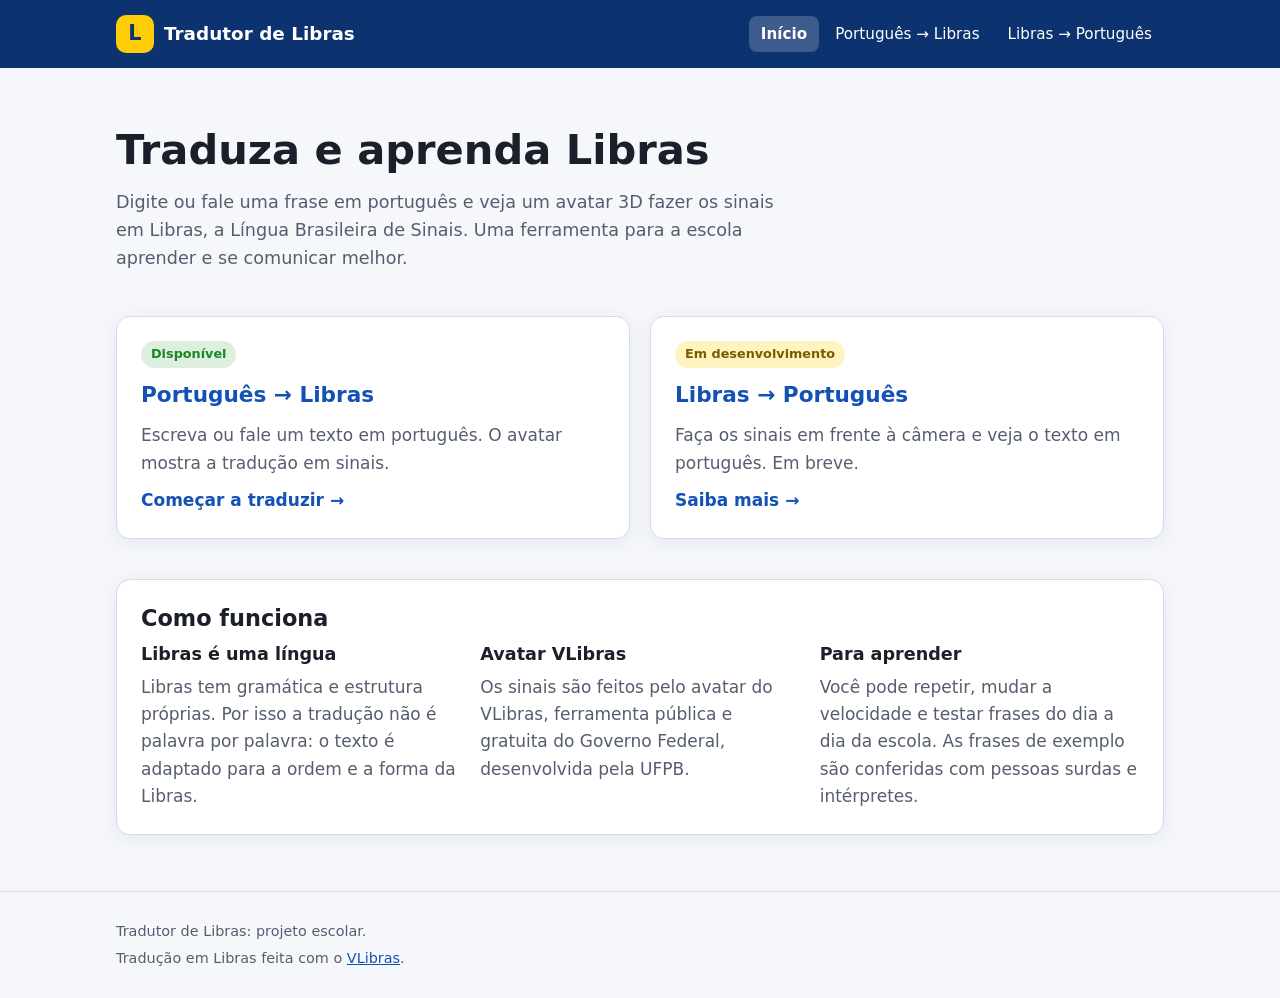
==== html/index.html @ 2c07ff29 "v.1 tradutor de libras" ====
<!DOCTYPE html>
<html lang="pt-BR">
<head>
  <meta charset="UTF-8">
  <meta name="viewport" content="width=device-width, initial-scale=1.0">
  <title>Tradutor de Libras</title>
  <meta name="description" content="Tradutor online de Português para Libras, feito para ajudar alunos a traduzir e aprender a Língua Brasileira de Sinais.">

  <!-- Estilos: comuns a todas as páginas -->
  <link rel="stylesheet" href="/css/base.css">
  <link rel="stylesheet" href="/css/layout.css">
  <link rel="stylesheet" href="/css/componentes.css">
  <!-- Estilos: só desta página -->
  <link rel="stylesheet" href="/css/paginas/inicio.css">
</head>
<body>
  <a class="pular" href="#conteudo">Pular para o conteúdo</a>

  <!-- ===================== CABEÇALHO ===================== -->
  <header class="topo">
    <div class="container">
      <a class="marca" href="/">
        <span class="marca-icone" aria-hidden="true">L</span>
        Tradutor de Libras
      </a>
      <nav class="menu" aria-label="Menu principal">
        <a href="/" aria-current="page">Início</a>
        <a href="/portugues-libras">Português → Libras</a>
        <a href="/libras-portugues">Libras → Português</a>
      </nav>
    </div>
  </header>

  <!-- ===================== CONTEÚDO ===================== -->
  <main id="conteudo">
    <div class="container">

      <!-- Apresentação -->
      <section class="hero">
        <h1>Traduza e aprenda Libras</h1>
        <p class="subtitulo">
          Digite ou fale uma frase em português e veja um avatar 3D fazer os sinais
          em Libras, a Língua Brasileira de Sinais. Uma ferramenta para a escola
          aprender e se comunicar melhor.
        </p>
      </section>

      <!-- Os dois caminhos de tradução -->
      <section aria-labelledby="titulo-caminhos">
        <h2 id="titulo-caminhos" class="sr-only">Escolha a direção da tradução</h2>
        <div class="caminhos">
          <a class="cartao caminho" href="/portugues-libras">
            <span class="selo">Disponível</span>
            <span class="caminho__direcao">Português → Libras</span>
            <p class="caminho__descricao">Escreva ou fale um texto em português. O avatar mostra a tradução em sinais.</p>
            <span class="caminho__acao">Começar a traduzir →</span>
          </a>

          <a class="cartao caminho" href="/libras-portugues">
            <span class="selo selo--dev">Em desenvolvimento</span>
            <span class="caminho__direcao">Libras → Português</span>
            <p class="caminho__descricao">Faça os sinais em frente à câmera e veja o texto em português. Em breve.</p>
            <span class="caminho__acao">Saiba mais →</span>
          </a>
        </div>
      </section>

      <!-- Como funciona -->
      <section class="cartao" aria-labelledby="titulo-sobre">
        <h2 id="titulo-sobre">Como funciona</h2>
        <div class="info-grade">
          <div>
            <h3>Libras é uma língua</h3>
            <p>
              Libras tem gramática e estrutura próprias. Por isso a tradução não é
              palavra por palavra: o texto é adaptado para a ordem e a forma da Libras.
            </p>
          </div>
          <div>
            <h3>Avatar VLibras</h3>
            <p>
              Os sinais são feitos pelo avatar do VLibras, ferramenta pública e gratuita
              do Governo Federal, desenvolvida pela UFPB.
            </p>
          </div>
          <div>
            <h3>Para aprender</h3>
            <p>
              Você pode repetir, mudar a velocidade e testar frases do dia a dia da escola.
              As frases de exemplo são conferidas com pessoas surdas e intérpretes.
            </p>
          </div>
        </div>
      </section>

    </div>
  </main>

  <!-- ===================== RODAPÉ ===================== -->
  <footer class="rodape">
    <div class="container">
      <p>Tradutor de Libras: projeto escolar.</p>
      <p>Tradução em Libras feita com o <a href="https://www.gov.br/governodigital/pt-br/acessibilidade-e-usuario/vlibras" target="_blank" rel="noopener">VLibras</a>.</p>
    </div>
  </footer>
</body>
</html>
---- css/base.css ----
/* ==========================================================
   base.css
   Variáveis de cor e medida, reset e tipografia.
   Usado por TODAS as páginas. Para mudar a identidade visual
   do site, comece pelas variáveis em :root.
   ========================================================== */

/* ---------- Variáveis (tema claro) ---------- */
:root {
  --azul: #1351b4;
  --azul-escuro: #0c326f;
  --verde: #168821;
  --amarelo: #ffcd07;
  --vermelho: #c62828;

  --fundo: #f5f7fb;
  --cartao: #ffffff;
  --texto: #1b1f29;
  --texto-suave: #555e6f;
  --borda: #d6dbe5;

  --raio: 14px;
  --raio-pequeno: 10px;
  --sombra: 0 4px 18px rgba(12, 50, 111, 0.08);
  --largura-maxima: 1080px;
}

/* ---------- Variáveis (tema escuro) ---------- */
@media (prefers-color-scheme: dark) {
  :root {
    --azul: #5992ed;
    --azul-escuro: #a9c6f5;
    --verde: #4fbf5b;
    --fundo: #12151c;
    --cartao: #1c212b;
    --texto: #eef1f6;
    --texto-suave: #a7b0c0;
    --borda: #2f3644;
    --sombra: 0 4px 18px rgba(0, 0, 0, 0.35);
  }
}

/* ---------- Reset ---------- */
* {
  box-sizing: border-box;
}

html {
  scroll-behavior: smooth;
}

body {
  margin: 0;
  font-family: "Segoe UI", system-ui, -apple-system, sans-serif;
  font-size: 17px;
  line-height: 1.6;
  color: var(--texto);
  background: var(--fundo);
}

/* ---------- Tipografia ---------- */
h1,
h2,
h3 {
  line-height: 1.25;
  color: var(--texto);
}

h1 {
  font-size: clamp(1.8rem, 4vw, 2.6rem);
  margin: 0 0 12px;
}

h2 {
  font-size: 1.4rem;
  margin: 0 0 12px;
}

h3 {
  font-size: 1.1rem;
  margin: 0 0 8px;
}

a {
  color: var(--azul);
}

/* ---------- Acessibilidade ---------- */
:focus-visible {
  outline: 3px solid var(--amarelo);
  outline-offset: 2px;
}

/* Esconde visualmente, mas leitores de tela continuam lendo */
.sr-only {
  position: absolute;
  width: 1px;
  height: 1px;
  overflow: hidden;
  clip: rect(0 0 0 0);
  white-space: nowrap;
}

/* Link "Pular para o conteúdo" (aparece ao navegar com Tab) */
.pular {
  position: absolute;
  left: -999px;
  top: 8px;
  z-index: 100;
  padding: 8px 14px;
  border-radius: 8px;
  background: var(--amarelo);
  color: #000;
}

.pular:focus {
  left: 8px;
}
---- css/layout.css ----
/* ==========================================================
   layout.css
   Estrutura comum a todas as páginas:
   container, cabeçalho (topo), área principal e rodapé.
   ========================================================== */

/* ---------- Container central ---------- */
.container {
  width: 100%;
  max-width: var(--largura-maxima);
  margin: 0 auto;
  padding: 0 16px;
}

/* ---------- Cabeçalho ---------- */
.topo {
  background: var(--azul-escuro);
  color: #fff;
}

@media (prefers-color-scheme: dark) {
  .topo {
    background: #0b1a33;
  }
}

.topo .container {
  display: flex;
  flex-wrap: wrap;
  align-items: center;
  justify-content: space-between;
  gap: 16px;
  min-height: 68px;
}

.marca {
  display: flex;
  align-items: center;
  gap: 10px;
  color: #fff;
  font-size: 1.15rem;
  font-weight: 700;
  text-decoration: none;
}

.marca-icone {
  display: grid;
  place-items: center;
  width: 38px;
  height: 38px;
  border-radius: 10px;
  background: var(--amarelo);
  color: #0c326f;
  font-size: 1.3rem;
}

/* ---------- Menu ---------- */
.menu {
  display: flex;
  flex-wrap: wrap;
  gap: 4px;
}

.menu a {
  padding: 6px 12px;
  border-radius: 8px;
  color: #fff;
  font-size: 0.95rem;
  text-decoration: none;
}

.menu a:hover {
  background: rgba(255, 255, 255, 0.12);
}

.menu a[aria-current="page"] {
  background: rgba(255, 255, 255, 0.2);
  font-weight: 600;
}

/* ---------- Área principal ---------- */
main {
  padding: 32px 0 56px;
}

.subtitulo {
  max-width: 680px;
  margin: 0 0 28px;
  color: var(--texto-suave);
  font-size: 1.1rem;
}

/* ---------- Rodapé ---------- */
.rodape {
  padding: 24px 0;
  border-top: 1px solid var(--borda);
  color: var(--texto-suave);
  font-size: 0.9rem;
}

.rodape p {
  margin: 4px 0;
}
---- css/componentes.css ----
/* ==========================================================
   componentes.css
   Peças reutilizáveis: cartão, selo, botões, chips,
   campo de texto, mensagens de status e dica.
   ========================================================== */

/* ---------- Cartão ---------- */
.cartao {
  padding: 24px;
  border: 1px solid var(--borda);
  border-radius: var(--raio);
  background: var(--cartao);
  box-shadow: var(--sombra);
}

/* ---------- Selo (etiqueta pequena) ---------- */
.selo {
  display: inline-block;
  align-self: flex-start;
  padding: 3px 10px;
  border-radius: 999px;
  background: rgba(22, 136, 33, 0.14);
  color: var(--verde);
  font-size: 0.8rem;
  font-weight: 700;
}

.selo--dev {
  background: rgba(255, 205, 7, 0.25);
  color: #7a5c00;
}

@media (prefers-color-scheme: dark) {
  .selo--dev {
    color: var(--amarelo);
  }
}

/* ---------- Botões ---------- */
.botoes {
  display: flex;
  flex-wrap: wrap;
  gap: 10px;
}

.botao {
  display: inline-flex;
  align-items: center;
  gap: 8px;
  padding: 11px 20px;
  border: 2px solid var(--azul);
  border-radius: var(--raio-pequeno);
  background: var(--azul);
  color: #fff;
  font: inherit;
  font-weight: 600;
  text-decoration: none;
  cursor: pointer;
}

.botao:hover {
  filter: brightness(1.08);
}

.botao:disabled {
  opacity: 0.55;
  cursor: not-allowed;
}

.botao--secundario {
  background: transparent;
  color: var(--azul);
}

.botao--gravando {
  border-color: var(--vermelho);
  background: var(--vermelho);
  color: #fff;
}

/* ---------- Chips (botões pequenos arredondados) ---------- */
.chips {
  display: flex;
  flex-wrap: wrap;
  gap: 8px;
}

.chip {
  padding: 6px 14px;
  border: 1px solid var(--borda);
  border-radius: 999px;
  background: var(--fundo);
  color: var(--texto);
  font: inherit;
  font-size: 0.92rem;
  cursor: pointer;
}

.chip:hover {
  border-color: var(--azul);
  color: var(--azul);
}

/* ---------- Campo de texto ---------- */
.rotulo {
  display: block;
  margin-bottom: 8px;
  font-weight: 600;
}

.campo-texto {
  width: 100%;
  min-height: 150px;
  padding: 14px;
  border: 2px solid var(--borda);
  border-radius: var(--raio-pequeno);
  background: var(--fundo);
  color: var(--texto);
  font: inherit;
  font-size: 1.1rem;
  resize: vertical;
}

.campo-texto:focus {
  border-color: var(--azul);
  outline: none;
}

/* ---------- Mensagem de status ---------- */
.status {
  min-height: 1.6em;
  margin-top: 14px;
  color: var(--texto-suave);
  font-size: 0.95rem;
}

.status--erro {
  color: var(--vermelho);
}

.status--ok {
  color: var(--verde);
}

/* ---------- Dica ---------- */
.dica {
  margin: 0;
  padding: 12px 14px;
  border-radius: var(--raio-pequeno);
  background: rgba(19, 81, 180, 0.07);
  color: var(--texto-suave);
  font-size: 0.92rem;
}
---- css/paginas/inicio.css ----
/* ==========================================================
   paginas/inicio.css
   Estilos exclusivos da página inicial (html/index.html).
   ========================================================== */

.hero {
  padding: 24px 0 8px;
}

/* ---------- Cartões dos dois caminhos ---------- */
.caminhos {
  display: grid;
  grid-template-columns: repeat(auto-fit, minmax(280px, 1fr));
  gap: 20px;
  margin: 8px 0 40px;
}

.caminho {
  display: flex;
  flex-direction: column;
  gap: 10px;
  color: inherit;
  text-decoration: none;
  transition: transform 0.15s ease, border-color 0.15s ease;
}

.caminho:hover {
  transform: translateY(-3px);
  border-color: var(--azul);
}

.caminho__direcao {
  color: var(--azul);
  font-size: 1.35rem;
  font-weight: 700;
}

.caminho__descricao {
  margin: 0;
  color: var(--texto-suave);
}

.caminho__acao {
  margin-top: auto;
  color: var(--azul);
  font-weight: 600;
}

/* ---------- Seção "Como funciona" ---------- */
.info-grade {
  display: grid;
  grid-template-columns: repeat(auto-fit, minmax(240px, 1fr));
  gap: 20px;
}

.info-grade p {
  margin: 0;
  color: var(--texto-suave);
}
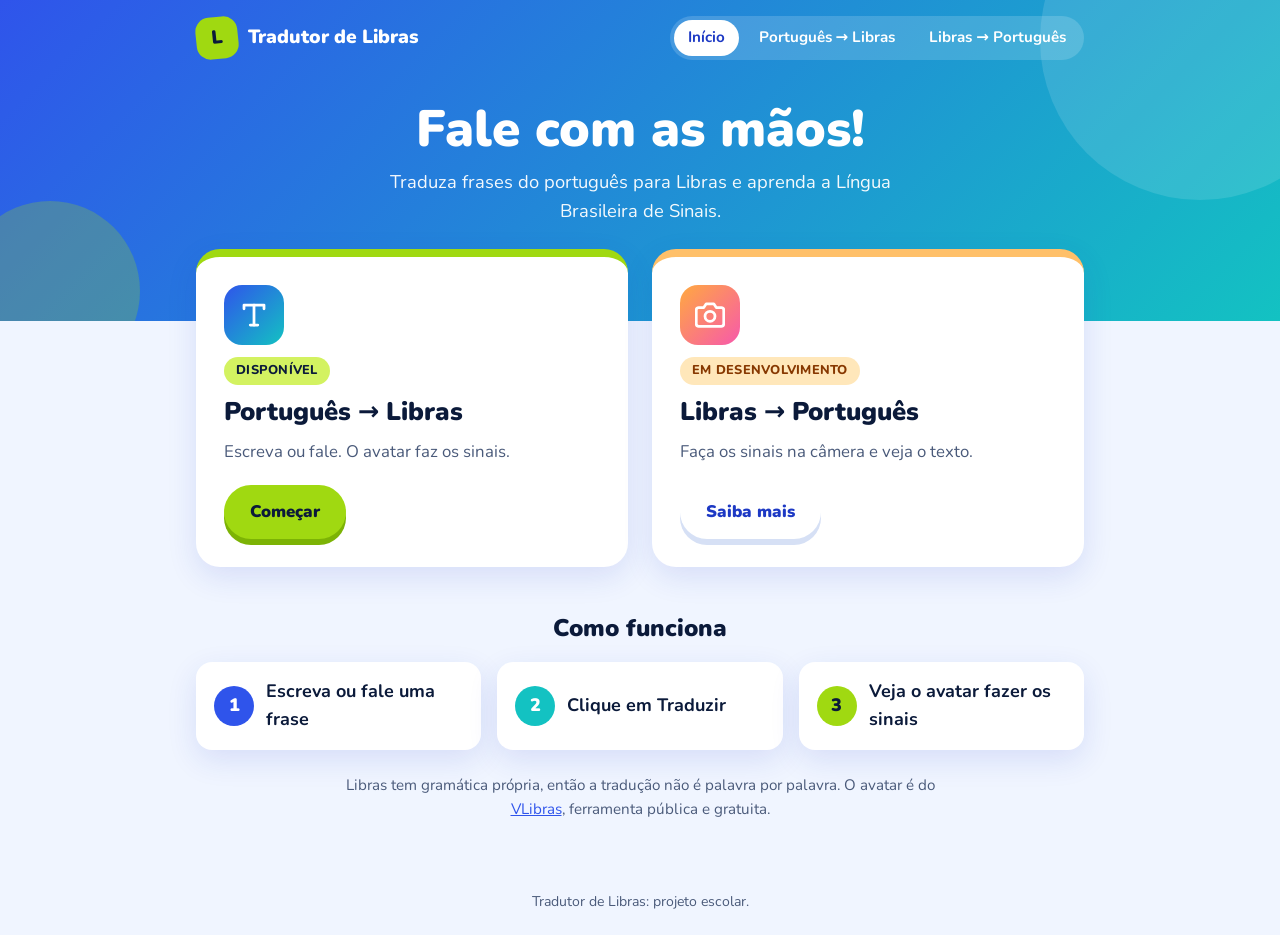
==== commit 5e33f1f7: "atualização de interface e uso" ====
--- a/html/index.html
+++ b/html/index.html
@@ -16,18 +16,23 @@
 <body>
   <a class="pular" href="#conteudo">Pular para o conteúdo</a>
 
-  <!-- ===================== CABEÇALHO ===================== -->
+  <!-- ===================== TOPO ===================== -->
   <header class="topo">
-    <div class="container">
+    <div class="container navegacao">
       <a class="marca" href="/">
-        <span class="marca-icone" aria-hidden="true">L</span>
+        <span class="marca__icone" aria-hidden="true">L</span>
         Tradutor de Libras
       </a>
       <nav class="menu" aria-label="Menu principal">
         <a href="/" aria-current="page">Início</a>
-        <a href="/portugues-libras">Português → Libras</a>
-        <a href="/libras-portugues">Libras → Português</a>
+        <a href="/portugues-libras"><span class="menu__longo">Português → Libras</span><span class="menu__curto">PT → Libras</span></a>
+        <a href="/libras-portugues"><span class="menu__longo">Libras → Português</span><span class="menu__curto">Libras → PT</span></a>
       </nav>
+    </div>
+
+    <div class="container topo__titulo">
+      <h1>Fale com as mãos!</h1>
+      <p>Traduza frases do português para Libras e aprenda a Língua Brasileira de Sinais.</p>
     </div>
   </header>
 
@@ -35,62 +40,50 @@
   <main id="conteudo">
     <div class="container">
 
-      <!-- Apresentação -->
-      <section class="hero">
-        <h1>Traduza e aprenda Libras</h1>
-        <p class="subtitulo">
-          Digite ou fale uma frase em português e veja um avatar 3D fazer os sinais
-          em Libras, a Língua Brasileira de Sinais. Uma ferramenta para a escola
-          aprender e se comunicar melhor.
-        </p>
+      <!-- Os dois caminhos -->
+      <section class="caminhos" aria-label="Escolha a direção da tradução">
+        <a class="cartao caminho" href="/portugues-libras">
+          <span class="caminho__icone" aria-hidden="true">
+            <svg class="icone" viewBox="0 0 24 24"><polyline points="4 7 4 4 20 4 20 7"/><line x1="9" y1="20" x2="15" y2="20"/><line x1="12" y1="4" x2="12" y2="20"/></svg>
+          </span>
+          <span class="selo">Disponível</span>
+          <h2 class="caminho__titulo">Português → Libras</h2>
+          <p class="caminho__texto">Escreva ou fale. O avatar faz os sinais.</p>
+          <span class="botao caminho__botao">Começar</span>
+        </a>
+
+        <a class="cartao caminho caminho--dev" href="/libras-portugues">
+          <span class="caminho__icone" aria-hidden="true">
+            <svg class="icone" viewBox="0 0 24 24"><path d="M23 19a2 2 0 0 1-2 2H3a2 2 0 0 1-2-2V8a2 2 0 0 1 2-2h4l2-3h6l2 3h4a2 2 0 0 1 2 2z"/><circle cx="12" cy="13" r="4"/></svg>
+          </span>
+          <span class="selo selo--dev">Em desenvolvimento</span>
+          <h2 class="caminho__titulo">Libras → Português</h2>
+          <p class="caminho__texto">Faça os sinais na câmera e veja o texto.</p>
+          <span class="botao botao--secundario caminho__botao">Saiba mais</span>
+        </a>
       </section>
 
-      <!-- Os dois caminhos de tradução -->
-      <section aria-labelledby="titulo-caminhos">
-        <h2 id="titulo-caminhos" class="sr-only">Escolha a direção da tradução</h2>
-        <div class="caminhos">
-          <a class="cartao caminho" href="/portugues-libras">
-            <span class="selo">Disponível</span>
-            <span class="caminho__direcao">Português → Libras</span>
-            <p class="caminho__descricao">Escreva ou fale um texto em português. O avatar mostra a tradução em sinais.</p>
-            <span class="caminho__acao">Começar a traduzir →</span>
-          </a>
-
-          <a class="cartao caminho" href="/libras-portugues">
-            <span class="selo selo--dev">Em desenvolvimento</span>
-            <span class="caminho__direcao">Libras → Português</span>
-            <p class="caminho__descricao">Faça os sinais em frente à câmera e veja o texto em português. Em breve.</p>
-            <span class="caminho__acao">Saiba mais →</span>
-          </a>
-        </div>
-      </section>
-
-      <!-- Como funciona -->
-      <section class="cartao" aria-labelledby="titulo-sobre">
-        <h2 id="titulo-sobre">Como funciona</h2>
-        <div class="info-grade">
-          <div>
-            <h3>Libras é uma língua</h3>
-            <p>
-              Libras tem gramática e estrutura próprias. Por isso a tradução não é
-              palavra por palavra: o texto é adaptado para a ordem e a forma da Libras.
-            </p>
-          </div>
-          <div>
-            <h3>Avatar VLibras</h3>
-            <p>
-              Os sinais são feitos pelo avatar do VLibras, ferramenta pública e gratuita
-              do Governo Federal, desenvolvida pela UFPB.
-            </p>
-          </div>
-          <div>
-            <h3>Para aprender</h3>
-            <p>
-              Você pode repetir, mudar a velocidade e testar frases do dia a dia da escola.
-              As frases de exemplo são conferidas com pessoas surdas e intérpretes.
-            </p>
-          </div>
-        </div>
+      <!-- Como funciona, em 3 passos -->
+      <section class="passos" aria-labelledby="titulo-passos">
+        <h2 id="titulo-passos" class="passos__titulo">Como funciona</h2>
+        <ol class="passos__lista">
+          <li class="passo">
+            <span class="passo__numero">1</span>
+            <span>Escreva ou fale uma frase</span>
+          </li>
+          <li class="passo">
+            <span class="passo__numero">2</span>
+            <span>Clique em <strong>Traduzir</strong></span>
+          </li>
+          <li class="passo">
+            <span class="passo__numero">3</span>
+            <span>Veja o avatar fazer os sinais</span>
+          </li>
+        </ol>
+        <p class="passos__nota">
+          Libras tem gramática própria, então a tradução não é palavra por palavra.
+          O avatar é do <a href="https://www.gov.br/governodigital/pt-br/acessibilidade-e-usuario/vlibras" target="_blank" rel="noopener">VLibras</a>, ferramenta pública e gratuita.
+        </p>
       </section>
 
     </div>
@@ -100,7 +93,6 @@
   <footer class="rodape">
     <div class="container">
       <p>Tradutor de Libras: projeto escolar.</p>
-      <p>Tradução em Libras feita com o <a href="https://www.gov.br/governodigital/pt-br/acessibilidade-e-usuario/vlibras" target="_blank" rel="noopener">VLibras</a>.</p>
     </div>
   </footer>
 </body>
--- a/css/base.css
+++ b/css/base.css
@@ -1,43 +1,42 @@
 /* ==========================================================
    base.css
-   Variáveis de cor e medida, reset e tipografia.
-   Usado por TODAS as páginas. Para mudar a identidade visual
-   do site, comece pelas variáveis em :root.
+   Variáveis de cor e medida, reset, tipografia e acessibilidade.
+   Usado por TODAS as páginas.
+   Para mudar as cores do site inteiro, mude só as variáveis.
    ========================================================== */
 
-/* ---------- Variáveis (tema claro) ---------- */
+/* ---------- Fonte (Google Fonts) ---------- */
+@import url("https://fonts.googleapis.com/css2?family=Nunito:wght@400;600;700;800;900&display=swap");
+
+/* ---------- Variáveis ---------- */
 :root {
-  --azul: #1351b4;
-  --azul-escuro: #0c326f;
-  --verde: #168821;
-  --amarelo: #ffcd07;
-  --vermelho: #c62828;
+  color-scheme: light;
 
-  --fundo: #f5f7fb;
+  /* Paleta: azul elétrico + ciano + verde-limão */
+  --azul: #2f54eb;
+  --azul-escuro: #1d39c4;
+  --ciano: #13c2c2;
+  --limao: #a0d911;
+  --limao-claro: #d3f261;
+  --rosa: #f759ab;
+  --vermelho: #e8384f;
+
+  --gradiente: linear-gradient(135deg, var(--azul) 0%, var(--ciano) 100%);
+
+  --fundo: #f0f5ff;
   --cartao: #ffffff;
-  --texto: #1b1f29;
-  --texto-suave: #555e6f;
-  --borda: #d6dbe5;
+  --texto: #0b1a3a;
+  --texto-suave: #4a5a7a;
+  --borda: #d6e0f5;
 
-  --raio: 14px;
-  --raio-pequeno: 10px;
-  --sombra: 0 4px 18px rgba(12, 50, 111, 0.08);
-  --largura-maxima: 1080px;
-}
-
-/* ---------- Variáveis (tema escuro) ---------- */
-@media (prefers-color-scheme: dark) {
-  :root {
-    --azul: #5992ed;
-    --azul-escuro: #a9c6f5;
-    --verde: #4fbf5b;
-    --fundo: #12151c;
-    --cartao: #1c212b;
-    --texto: #eef1f6;
-    --texto-suave: #a7b0c0;
-    --borda: #2f3644;
-    --sombra: 0 4px 18px rgba(0, 0, 0, 0.35);
-  }
+  /* Medidas */
+  --raio: 24px;
+  --raio-medio: 16px;
+  --raio-pilula: 999px;
+  --sombra: 0 10px 30px rgba(29, 57, 196, 0.12);
+  --sombra-forte: 0 14px 40px rgba(29, 57, 196, 0.22);
+  --largura-maxima: 920px;
+  --transicao: 0.18s ease;
 }
 
 /* ---------- Reset ---------- */
@@ -51,34 +50,44 @@
 
 body {
   margin: 0;
-  font-family: "Segoe UI", system-ui, -apple-system, sans-serif;
-  font-size: 17px;
-  line-height: 1.6;
+  min-height: 100vh;
+  display: flex;
+  flex-direction: column;
+  font-family: "Nunito", "Segoe UI", system-ui, sans-serif;
+  font-size: 18px;
+  line-height: 1.55;
   color: var(--texto);
   background: var(--fundo);
+}
+
+button {
+  font: inherit;
+}
+
+/* Garante que o atributo "hidden" sempre esconde, mesmo com display definido no CSS */
+[hidden] {
+  display: none !important;
 }
 
 /* ---------- Tipografia ---------- */
 h1,
 h2,
 h3 {
-  line-height: 1.25;
-  color: var(--texto);
+  margin: 0;
+  line-height: 1.15;
+  font-weight: 900;
 }
 
 h1 {
-  font-size: clamp(1.8rem, 4vw, 2.6rem);
-  margin: 0 0 12px;
+  font-size: clamp(2rem, 6vw, 3.2rem);
 }
 
 h2 {
-  font-size: 1.4rem;
-  margin: 0 0 12px;
+  font-size: 1.5rem;
 }
 
 h3 {
-  font-size: 1.1rem;
-  margin: 0 0 8px;
+  font-size: 1.15rem;
 }
 
 a {
@@ -87,8 +96,8 @@
 
 /* ---------- Acessibilidade ---------- */
 :focus-visible {
-  outline: 3px solid var(--amarelo);
-  outline-offset: 2px;
+  outline: 3px solid var(--rosa);
+  outline-offset: 3px;
 }
 
 /* Esconde visualmente, mas leitores de tela continuam lendo */
@@ -109,10 +118,20 @@
   z-index: 100;
   padding: 8px 14px;
   border-radius: 8px;
-  background: var(--amarelo);
-  color: #000;
+  background: var(--limao);
+  color: var(--texto);
 }
 
 .pular:focus {
   left: 8px;
 }
+
+/* Quem prefere menos movimento não vê animações */
+@media (prefers-reduced-motion: reduce) {
+  *,
+  *::before,
+  *::after {
+    animation: none !important;
+    transition: none !important;
+  }
+}
--- a/css/layout.css
+++ b/css/layout.css
@@ -1,7 +1,7 @@
 /* ==========================================================
    layout.css
    Estrutura comum a todas as páginas:
-   container, cabeçalho (topo), área principal e rodapé.
+   container, faixa colorida do topo, menu, área principal e rodapé.
    ========================================================== */
 
 /* ---------- Container central ---------- */
@@ -12,25 +12,51 @@
   padding: 0 16px;
 }
 
-/* ---------- Cabeçalho ---------- */
+/* ---------- Faixa colorida do topo ---------- */
 .topo {
-  background: var(--azul-escuro);
+  position: relative;
+  padding-bottom: 96px; /* espaço para o conteúdo "subir" sobre a faixa */
+  background: var(--gradiente);
   color: #fff;
+  overflow: hidden;
 }
 
-@media (prefers-color-scheme: dark) {
-  .topo {
-    background: #0b1a33;
-  }
+/* Bolhas decorativas */
+.topo::before,
+.topo::after {
+  content: "";
+  position: absolute;
+  border-radius: 50%;
+  background: rgba(255, 255, 255, 0.12);
+  pointer-events: none;
 }
 
-.topo .container {
+.topo::before {
+  width: 320px;
+  height: 320px;
+  top: -120px;
+  right: -80px;
+}
+
+.topo::after {
+  width: 180px;
+  height: 180px;
+  bottom: -60px;
+  left: -40px;
+  background: rgba(160, 217, 17, 0.25);
+}
+
+/* ---------- Barra de navegação ---------- */
+.navegacao {
+  position: relative;
+  z-index: 1;
   display: flex;
   flex-wrap: wrap;
   align-items: center;
   justify-content: space-between;
-  gap: 16px;
-  min-height: 68px;
+  gap: 12px;
+  padding-top: 16px;
+  padding-bottom: 16px;
 }
 
 .marca {
@@ -38,66 +64,116 @@
   align-items: center;
   gap: 10px;
   color: #fff;
-  font-size: 1.15rem;
-  font-weight: 700;
+  font-size: 1.2rem;
+  font-weight: 900;
   text-decoration: none;
 }
 
-.marca-icone {
+.marca__icone {
   display: grid;
   place-items: center;
-  width: 38px;
-  height: 38px;
-  border-radius: 10px;
-  background: var(--amarelo);
-  color: #0c326f;
-  font-size: 1.3rem;
+  width: 42px;
+  height: 42px;
+  border-radius: 14px;
+  background: var(--limao);
+  color: var(--texto);
+  transform: rotate(-6deg);
+  transition: transform var(--transicao);
 }
 
-/* ---------- Menu ---------- */
+.marca:hover .marca__icone {
+  transform: rotate(6deg) scale(1.08);
+}
+
 .menu {
   display: flex;
-  flex-wrap: wrap;
-  gap: 4px;
+  gap: 6px;
+  padding: 4px;
+  border-radius: var(--raio-pilula);
+  background: rgba(255, 255, 255, 0.16);
 }
 
 .menu a {
-  padding: 6px 12px;
-  border-radius: 8px;
+  padding: 6px 14px;
+  border-radius: var(--raio-pilula);
   color: #fff;
   font-size: 0.95rem;
+  font-weight: 700;
   text-decoration: none;
+  white-space: nowrap;
+  transition: background var(--transicao);
 }
 
 .menu a:hover {
-  background: rgba(255, 255, 255, 0.12);
+  background: rgba(255, 255, 255, 0.2);
 }
 
 .menu a[aria-current="page"] {
-  background: rgba(255, 255, 255, 0.2);
-  font-weight: 600;
+  background: #fff;
+  color: var(--azul-escuro);
+}
+
+/* Texto curto do menu (só aparece no celular) */
+.menu__curto {
+  display: none;
+}
+
+/* ---------- Título dentro da faixa ---------- */
+.topo__titulo {
+  position: relative;
+  z-index: 1;
+  padding-top: 24px;
+  text-align: center;
+}
+
+.topo__titulo p {
+  max-width: 560px;
+  margin: 10px auto 0;
+  font-size: 1.15rem;
+  opacity: 0.95;
 }
 
 /* ---------- Área principal ---------- */
 main {
-  padding: 32px 0 56px;
-}
-
-.subtitulo {
-  max-width: 680px;
-  margin: 0 0 28px;
-  color: var(--texto-suave);
-  font-size: 1.1rem;
+  flex: 1;
+  position: relative;
+  z-index: 2;
+  margin-top: -72px; /* sobe por cima da faixa */
+  padding-bottom: 48px;
 }
 
 /* ---------- Rodapé ---------- */
 .rodape {
-  padding: 24px 0;
-  border-top: 1px solid var(--borda);
+  padding: 20px 0;
   color: var(--texto-suave);
-  font-size: 0.9rem;
+  font-size: 0.88rem;
+  text-align: center;
 }
 
 .rodape p {
-  margin: 4px 0;
+  margin: 2px 0;
 }
+
+/* ---------- Celular ---------- */
+@media (max-width: 560px) {
+  body {
+    font-size: 17px;
+  }
+
+  .navegacao {
+    justify-content: center;
+  }
+
+  .menu a {
+    padding: 6px 12px;
+    font-size: 0.9rem;
+  }
+
+  .menu__longo {
+    display: none;
+  }
+
+  .menu__curto {
+    display: inline;
+  }
+}
--- a/css/componentes.css
+++ b/css/componentes.css
@@ -1,153 +1,268 @@
 /* ==========================================================
    componentes.css
-   Peças reutilizáveis: cartão, selo, botões, chips,
-   campo de texto, mensagens de status e dica.
+   Peças reutilizáveis: cartão, selo, botões, chips, abas,
+   indicador de carregamento (spinner) e ícones.
    ========================================================== */
 
 /* ---------- Cartão ---------- */
 .cartao {
-  padding: 24px;
-  border: 1px solid var(--borda);
+  padding: 28px;
   border-radius: var(--raio);
   background: var(--cartao);
   box-shadow: var(--sombra);
 }
 
+@media (max-width: 560px) {
+  .cartao {
+    padding: 20px;
+  }
+}
+
 /* ---------- Selo (etiqueta pequena) ---------- */
 .selo {
   display: inline-block;
-  align-self: flex-start;
-  padding: 3px 10px;
-  border-radius: 999px;
-  background: rgba(22, 136, 33, 0.14);
-  color: var(--verde);
+  padding: 4px 12px;
+  border-radius: var(--raio-pilula);
+  background: var(--limao-claro);
+  color: var(--texto);
   font-size: 0.8rem;
+  font-weight: 800;
+  letter-spacing: 0.02em;
+  text-transform: uppercase;
+}
+
+.selo--dev {
+  background: #ffe7ba;
+  color: #873800;
+}
+
+/* ---------- Botões ---------- */
+.botao {
+  display: inline-flex;
+  align-items: center;
+  justify-content: center;
+  gap: 10px;
+  padding: 14px 26px;
+  border: none;
+  border-radius: var(--raio-pilula);
+  background: var(--limao);
+  color: var(--texto);
+  font-weight: 900;
+  font-size: 1.05rem;
+  text-decoration: none;
+  cursor: pointer;
+  box-shadow: 0 6px 0 #7cb305; /* "degrau" embaixo: parece um botão de verdade */
+  transition: transform var(--transicao), box-shadow var(--transicao), filter var(--transicao);
+}
+
+.botao:hover {
+  filter: brightness(1.05);
+  transform: translateY(-2px);
+  box-shadow: 0 8px 0 #7cb305;
+}
+
+.botao:active {
+  transform: translateY(4px);
+  box-shadow: 0 2px 0 #7cb305;
+}
+
+.botao:disabled {
+  opacity: 0.6;
+  cursor: not-allowed;
+  transform: none;
+}
+
+.botao--grande {
+  width: 100%;
+  padding: 18px 26px;
+  font-size: 1.25rem;
+}
+
+.botao--secundario {
+  background: #fff;
+  color: var(--azul-escuro);
+  box-shadow: 0 6px 0 var(--borda);
+}
+
+.botao--secundario:hover {
+  box-shadow: 0 8px 0 var(--borda);
+}
+
+.botao--secundario:active {
+  box-shadow: 0 2px 0 var(--borda);
+}
+
+/* Botão redondo só com ícone (microfone, limpar…) */
+.botao-icone {
+  display: grid;
+  place-items: center;
+  width: 48px;
+  height: 48px;
+  border: none;
+  border-radius: 50%;
+  background: var(--fundo);
+  color: var(--azul);
+  cursor: pointer;
+  transition: background var(--transicao), transform var(--transicao);
+}
+
+.botao-icone:hover {
+  background: #dfe8ff;
+  transform: scale(1.06);
+}
+
+.botao-icone--pequeno {
+  width: 36px;
+  height: 36px;
+}
+
+.botao-icone--gravando {
+  background: var(--vermelho);
+  color: #fff;
+  animation: pulsar 1.2s infinite;
+}
+
+/* Texto-botão discreto (ex.: "limpar") */
+.botao-link {
+  padding: 4px 8px;
+  border: none;
+  border-radius: 8px;
+  background: none;
+  color: var(--texto-suave);
+  font-size: 0.85rem;
   font-weight: 700;
-}
-
-.selo--dev {
-  background: rgba(255, 205, 7, 0.25);
-  color: #7a5c00;
-}
-
-@media (prefers-color-scheme: dark) {
-  .selo--dev {
-    color: var(--amarelo);
-  }
-}
-
-/* ---------- Botões ---------- */
-.botoes {
+  cursor: pointer;
+}
+
+.botao-link:hover {
+  color: var(--vermelho);
+}
+
+/*
+  IMPORTANTE: o VLibras traduz o que é clicado. Se o clique cair no
+  ícone <svg> dentro de um botão, o VLibras "pega" o clique.
+  Esta regra faz o clique sempre cair no próprio botão.
+*/
+.vlibras-links * {
+  pointer-events: none;
+}
+
+/* ---------- Ícones (SVG) ---------- */
+.icone {
+  width: 24px;
+  height: 24px;
+  flex-shrink: 0;
+  fill: none;
+  stroke: currentColor;
+  stroke-width: 2.2;
+  stroke-linecap: round;
+  stroke-linejoin: round;
+}
+
+.icone--pequeno {
+  width: 18px;
+  height: 18px;
+}
+
+/* ---------- Chips (frases clicáveis) ---------- */
+.chips {
   display: flex;
   flex-wrap: wrap;
   gap: 10px;
 }
 
-.botao {
+.chip {
+  padding: 8px 16px;
+  border: 2px solid var(--borda);
+  border-radius: var(--raio-pilula);
+  background: #fff;
+  color: var(--texto);
+  font-size: 0.95rem;
+  font-weight: 700;
+  cursor: pointer;
+  transition: border-color var(--transicao), background var(--transicao), transform var(--transicao);
+}
+
+.chip:hover {
+  border-color: var(--azul);
+  background: #f5f8ff;
+  transform: translateY(-2px);
+}
+
+.chip--suave {
+  border-color: transparent;
+  background: var(--fundo);
+}
+
+/* ---------- Abas ---------- */
+.abas {
   display: inline-flex;
-  align-items: center;
-  gap: 8px;
-  padding: 11px 20px;
-  border: 2px solid var(--azul);
-  border-radius: var(--raio-pequeno);
+  gap: 4px;
+  padding: 4px;
+  border-radius: var(--raio-pilula);
+  background: var(--fundo);
+}
+
+.aba {
+  padding: 6px 16px;
+  border: none;
+  border-radius: var(--raio-pilula);
+  background: none;
+  color: var(--texto-suave);
+  font-size: 0.9rem;
+  font-weight: 800;
+  cursor: pointer;
+  transition: background var(--transicao), color var(--transicao);
+}
+
+.aba[aria-selected="true"] {
   background: var(--azul);
   color: #fff;
-  font: inherit;
-  font-weight: 600;
-  text-decoration: none;
-  cursor: pointer;
-}
-
-.botao:hover {
-  filter: brightness(1.08);
-}
-
-.botao:disabled {
-  opacity: 0.55;
-  cursor: not-allowed;
-}
-
-.botao--secundario {
-  background: transparent;
-  color: var(--azul);
-}
-
-.botao--gravando {
-  border-color: var(--vermelho);
-  background: var(--vermelho);
-  color: #fff;
-}
-
-/* ---------- Chips (botões pequenos arredondados) ---------- */
-.chips {
-  display: flex;
-  flex-wrap: wrap;
-  gap: 8px;
-}
-
-.chip {
-  padding: 6px 14px;
-  border: 1px solid var(--borda);
-  border-radius: 999px;
-  background: var(--fundo);
-  color: var(--texto);
-  font: inherit;
-  font-size: 0.92rem;
-  cursor: pointer;
-}
-
-.chip:hover {
-  border-color: var(--azul);
-  color: var(--azul);
-}
-
-/* ---------- Campo de texto ---------- */
-.rotulo {
-  display: block;
-  margin-bottom: 8px;
-  font-weight: 600;
-}
-
-.campo-texto {
-  width: 100%;
-  min-height: 150px;
-  padding: 14px;
-  border: 2px solid var(--borda);
-  border-radius: var(--raio-pequeno);
-  background: var(--fundo);
-  color: var(--texto);
-  font: inherit;
-  font-size: 1.1rem;
-  resize: vertical;
-}
-
-.campo-texto:focus {
-  border-color: var(--azul);
-  outline: none;
-}
-
-/* ---------- Mensagem de status ---------- */
-.status {
-  min-height: 1.6em;
-  margin-top: 14px;
-  color: var(--texto-suave);
-  font-size: 0.95rem;
-}
-
-.status--erro {
-  color: var(--vermelho);
-}
-
-.status--ok {
-  color: var(--verde);
-}
-
-/* ---------- Dica ---------- */
-.dica {
-  margin: 0;
-  padding: 12px 14px;
-  border-radius: var(--raio-pequeno);
-  background: rgba(19, 81, 180, 0.07);
-  color: var(--texto-suave);
-  font-size: 0.92rem;
-}
+}
+
+/* ---------- Carregando (spinner) ---------- */
+.spinner {
+  width: 26px;
+  height: 26px;
+  flex-shrink: 0;
+  border: 4px solid #dfe8ff;
+  border-top-color: var(--azul);
+  border-radius: 50%;
+  animation: girar 0.8s linear infinite;
+}
+
+/* ---------- Animações ---------- */
+@keyframes girar {
+  to {
+    transform: rotate(360deg);
+  }
+}
+
+@keyframes pulsar {
+  0% {
+    box-shadow: 0 0 0 0 rgba(232, 56, 79, 0.5);
+  }
+  70% {
+    box-shadow: 0 0 0 14px rgba(232, 56, 79, 0);
+  }
+  100% {
+    box-shadow: 0 0 0 0 rgba(232, 56, 79, 0);
+  }
+}
+
+@keyframes aparecer {
+  from {
+    opacity: 0;
+    transform: translateY(8px);
+  }
+  to {
+    opacity: 1;
+    transform: translateY(0);
+  }
+}
+
+@keyframes tremer {
+  0%, 100% { transform: translateX(0); }
+  25% { transform: translateX(-6px); }
+  75% { transform: translateX(6px); }
+}
--- a/css/paginas/inicio.css
+++ b/css/paginas/inicio.css
@@ -3,57 +3,121 @@
    Estilos exclusivos da página inicial (html/index.html).
    ========================================================== */
 
-.hero {
-  padding: 24px 0 8px;
-}
-
 /* ---------- Cartões dos dois caminhos ---------- */
 .caminhos {
   display: grid;
-  grid-template-columns: repeat(auto-fit, minmax(280px, 1fr));
-  gap: 20px;
-  margin: 8px 0 40px;
+  grid-template-columns: repeat(auto-fit, minmax(260px, 1fr));
+  gap: 24px;
 }
 
 .caminho {
   display: flex;
   flex-direction: column;
-  gap: 10px;
+  align-items: flex-start;
+  gap: 12px;
   color: inherit;
   text-decoration: none;
-  transition: transform 0.15s ease, border-color 0.15s ease;
+  border-top: 8px solid var(--limao);
+  transition: transform var(--transicao), box-shadow var(--transicao);
 }
 
 .caminho:hover {
-  transform: translateY(-3px);
-  border-color: var(--azul);
+  transform: translateY(-6px) rotate(-0.5deg);
+  box-shadow: var(--sombra-forte);
 }
 
-.caminho__direcao {
-  color: var(--azul);
-  font-size: 1.35rem;
-  font-weight: 700;
+.caminho--dev {
+  border-top-color: #ffc069;
 }
 
-.caminho__descricao {
+.caminho__icone {
+  display: grid;
+  place-items: center;
+  width: 60px;
+  height: 60px;
+  border-radius: 18px;
+  background: var(--gradiente);
+  color: #fff;
+}
+
+.caminho__icone .icone {
+  width: 30px;
+  height: 30px;
+}
+
+.caminho--dev .caminho__icone {
+  background: linear-gradient(135deg, #ffa940, #f759ab);
+}
+
+.caminho__titulo {
+  font-size: 1.6rem;
+}
+
+.caminho__texto {
   margin: 0;
   color: var(--texto-suave);
+  font-size: 1.05rem;
 }
 
-.caminho__acao {
-  margin-top: auto;
-  color: var(--azul);
-  font-weight: 600;
+.caminho__botao {
+  margin-top: 8px;
 }
 
-/* ---------- Seção "Como funciona" ---------- */
-.info-grade {
-  display: grid;
-  grid-template-columns: repeat(auto-fit, minmax(240px, 1fr));
-  gap: 20px;
+/* ---------- Como funciona ---------- */
+.passos {
+  margin-top: 48px;
+  text-align: center;
 }
 
-.info-grade p {
+.passos__titulo {
+  margin-bottom: 20px;
+}
+
+.passos__lista {
+  display: grid;
+  grid-template-columns: repeat(auto-fit, minmax(200px, 1fr));
+  gap: 16px;
   margin: 0;
+  padding: 0;
+  list-style: none;
+}
+
+.passo {
+  display: flex;
+  align-items: center;
+  gap: 12px;
+  padding: 16px 18px;
+  border-radius: var(--raio-medio);
+  background: #fff;
+  box-shadow: var(--sombra);
+  font-weight: 700;
+  text-align: left;
+}
+
+.passo__numero {
+  display: grid;
+  place-items: center;
+  width: 40px;
+  height: 40px;
+  flex-shrink: 0;
+  border-radius: 50%;
+  background: var(--azul);
+  color: #fff;
+  font-weight: 900;
+}
+
+.passo:nth-child(2) .passo__numero {
+  background: var(--ciano);
+}
+
+.passo:nth-child(3) .passo__numero {
+  background: var(--limao);
+  color: var(--texto);
+}
+
+.passos__nota {
+  max-width: 600px;
+  margin: 24px auto 0;
   color: var(--texto-suave);
+  font-size: 0.95rem;
 }
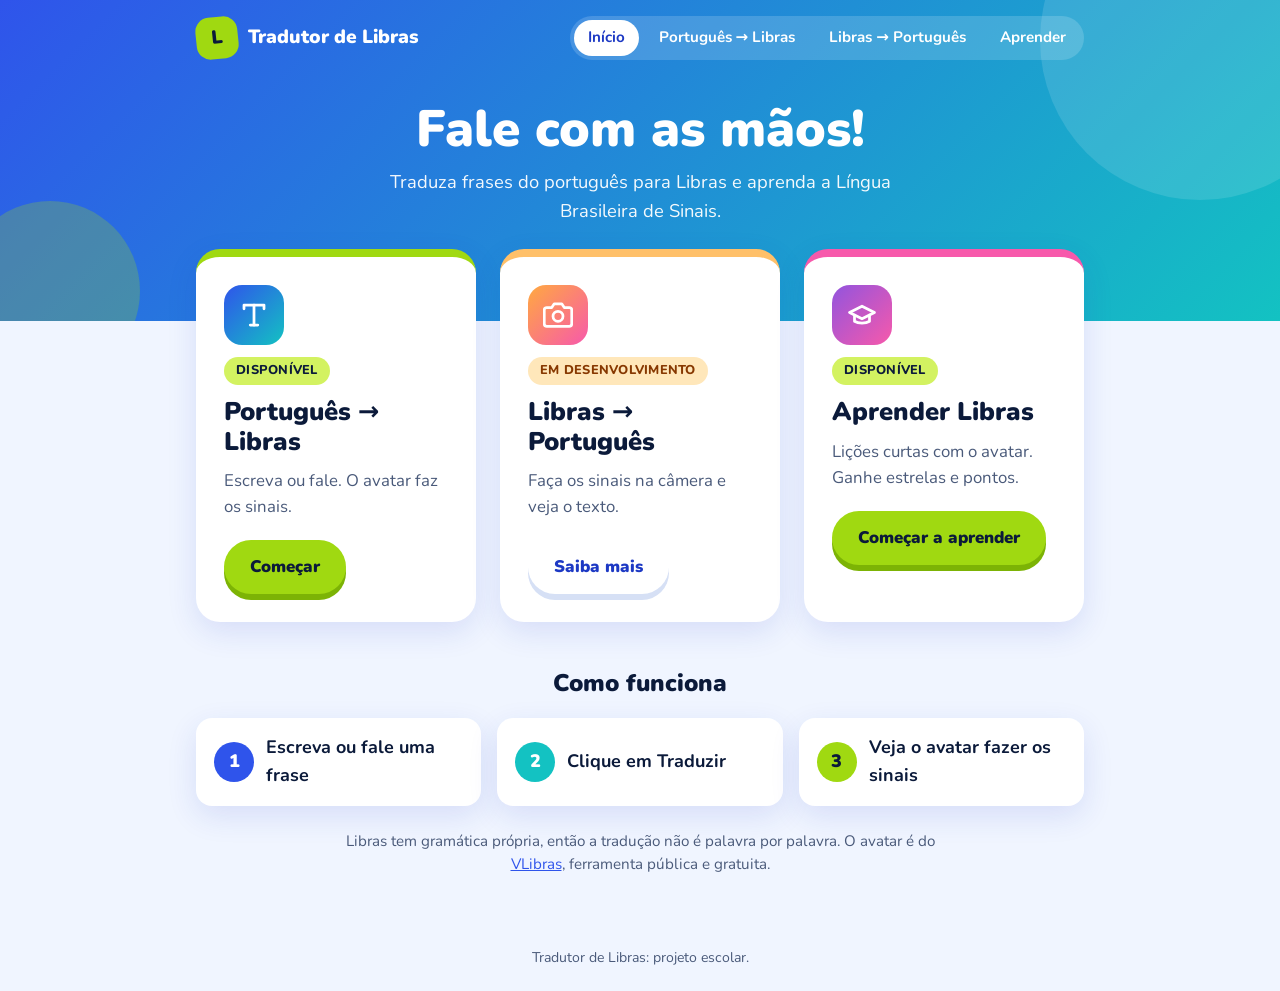
==== commit da7eb07a: "v2.0" ====
--- a/html/index.html
+++ b/html/index.html
@@ -27,6 +27,7 @@
         <a href="/" aria-current="page">Início</a>
         <a href="/portugues-libras"><span class="menu__longo">Português → Libras</span><span class="menu__curto">PT → Libras</span></a>
         <a href="/libras-portugues"><span class="menu__longo">Libras → Português</span><span class="menu__curto">Libras → PT</span></a>
+        <a href="/aprender">Aprender</a>
       </nav>
     </div>
 
@@ -60,6 +61,16 @@
           <h2 class="caminho__titulo">Libras → Português</h2>
           <p class="caminho__texto">Faça os sinais na câmera e veja o texto.</p>
           <span class="botao botao--secundario caminho__botao">Saiba mais</span>
+        </a>
+
+        <a class="cartao caminho caminho--aprender" href="/aprender">
+          <span class="caminho__icone" aria-hidden="true">
+            <svg class="icone" viewBox="0 0 24 24"><path d="M22 10 12 5 2 10l10 5 10-5z"/><path d="M6 12v5c3 2 9 2 12 0v-5"/></svg>
+          </span>
+          <span class="selo">Disponível</span>
+          <h2 class="caminho__titulo">Aprender Libras</h2>
+          <p class="caminho__texto">Lições curtas com o avatar. Ganhe estrelas e pontos.</p>
+          <span class="botao caminho__botao">Começar a aprender</span>
         </a>
       </section>
 
--- a/css/layout.css
+++ b/css/layout.css
@@ -164,9 +164,20 @@
     justify-content: center;
   }
 
+  .menu {
+    width: 100%;
+  }
+
   .menu a {
-    padding: 6px 12px;
-    font-size: 0.9rem;
+    flex: 1;
+    padding: 6px 4px;
+    font-size: 0.85rem;
+    text-align: center;
+  }
+
+  /* No celular, "Início" sai do menu: o logo já leva para o início */
+  .menu a[href="/"] {
+    display: none;
   }
 
   .menu__longo {
--- a/css/componentes.css
+++ b/css/componentes.css
@@ -76,6 +76,16 @@
   width: 100%;
   padding: 18px 26px;
   font-size: 1.25rem;
+}
+
+.botao--pequeno {
+  padding: 8px 18px;
+  font-size: 0.95rem;
+  box-shadow: 0 4px 0 #7cb305;
+}
+
+.botao--pequeno:hover {
+  box-shadow: 0 6px 0 #7cb305;
 }
 
 .botao--secundario {
--- a/css/paginas/inicio.css
+++ b/css/paginas/inicio.css
@@ -121,3 +121,12 @@
   color: var(--texto-suave);
   font-size: 0.95rem;
 }
+
+/* Cartão "Aprender Libras" */
+.caminho--aprender {
+  border-top-color: var(--rosa);
+}
+
+.caminho--aprender .caminho__icone {
+  background: linear-gradient(135deg, #9254de, #f759ab);
+}
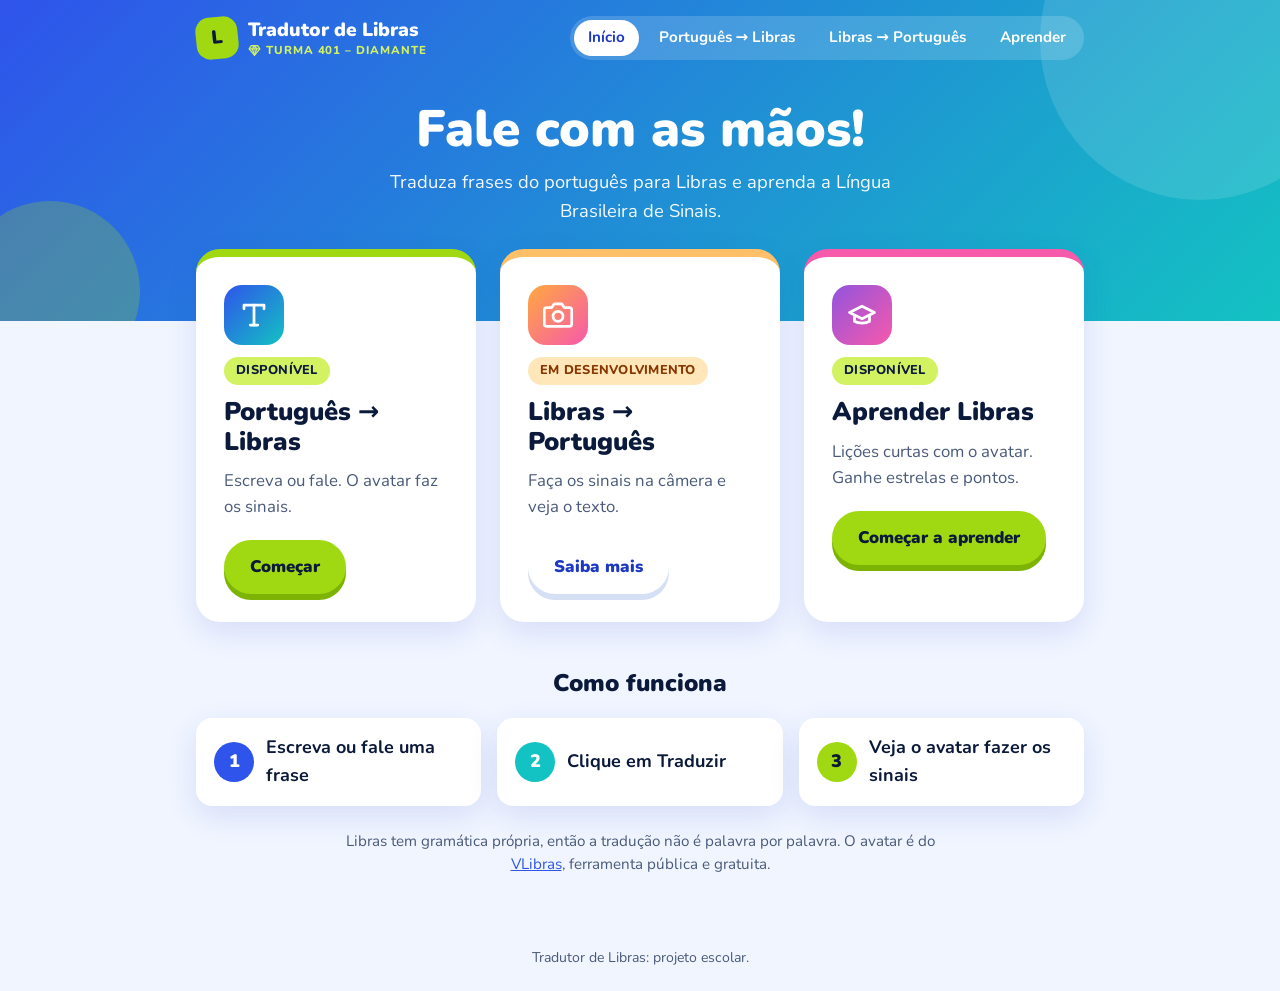
==== commit 8ede0b34: "atualizações de interface" ====
--- a/html/index.html
+++ b/html/index.html
@@ -21,7 +21,13 @@
     <div class="container navegacao">
       <a class="marca" href="/">
         <span class="marca__icone" aria-hidden="true">L</span>
-        Tradutor de Libras
+        <span class="marca__textos">
+          <span class="marca__nome">Tradutor de Libras</span>
+          <span class="marca__turma">
+            <svg class="marca__diamante" viewBox="0 0 24 24" aria-hidden="true"><path d="M6 3h12l4 6-10 12L2 9z"/><path d="M2 9h20"/><path d="M12 21 8 9l4-6 4 6z"/></svg>
+            Turma 401 – Diamante
+          </span>
+        </span>
       </a>
       <nav class="menu" aria-label="Menu principal">
         <a href="/" aria-current="page">Início</a>
--- a/css/layout.css
+++ b/css/layout.css
@@ -85,6 +85,34 @@
   transform: rotate(6deg) scale(1.08);
 }
 
+/* Nome do site + turma, um embaixo do outro */
+.marca__textos {
+  display: flex;
+  flex-direction: column;
+  line-height: 1.15;
+}
+
+.marca__turma {
+  display: inline-flex;
+  align-items: center;
+  gap: 5px;
+  margin-top: 3px;
+  color: var(--limao-claro);
+  font-size: 0.72rem;
+  font-weight: 800;
+  letter-spacing: 0.08em;
+  text-transform: uppercase;
+}
+
+.marca__diamante {
+  width: 13px;
+  height: 13px;
+  fill: rgba(211, 242, 97, 0.25);
+  stroke: currentColor;
+  stroke-width: 2;
+  stroke-linejoin: round;
+}
+
 .menu {
   display: flex;
   gap: 6px;
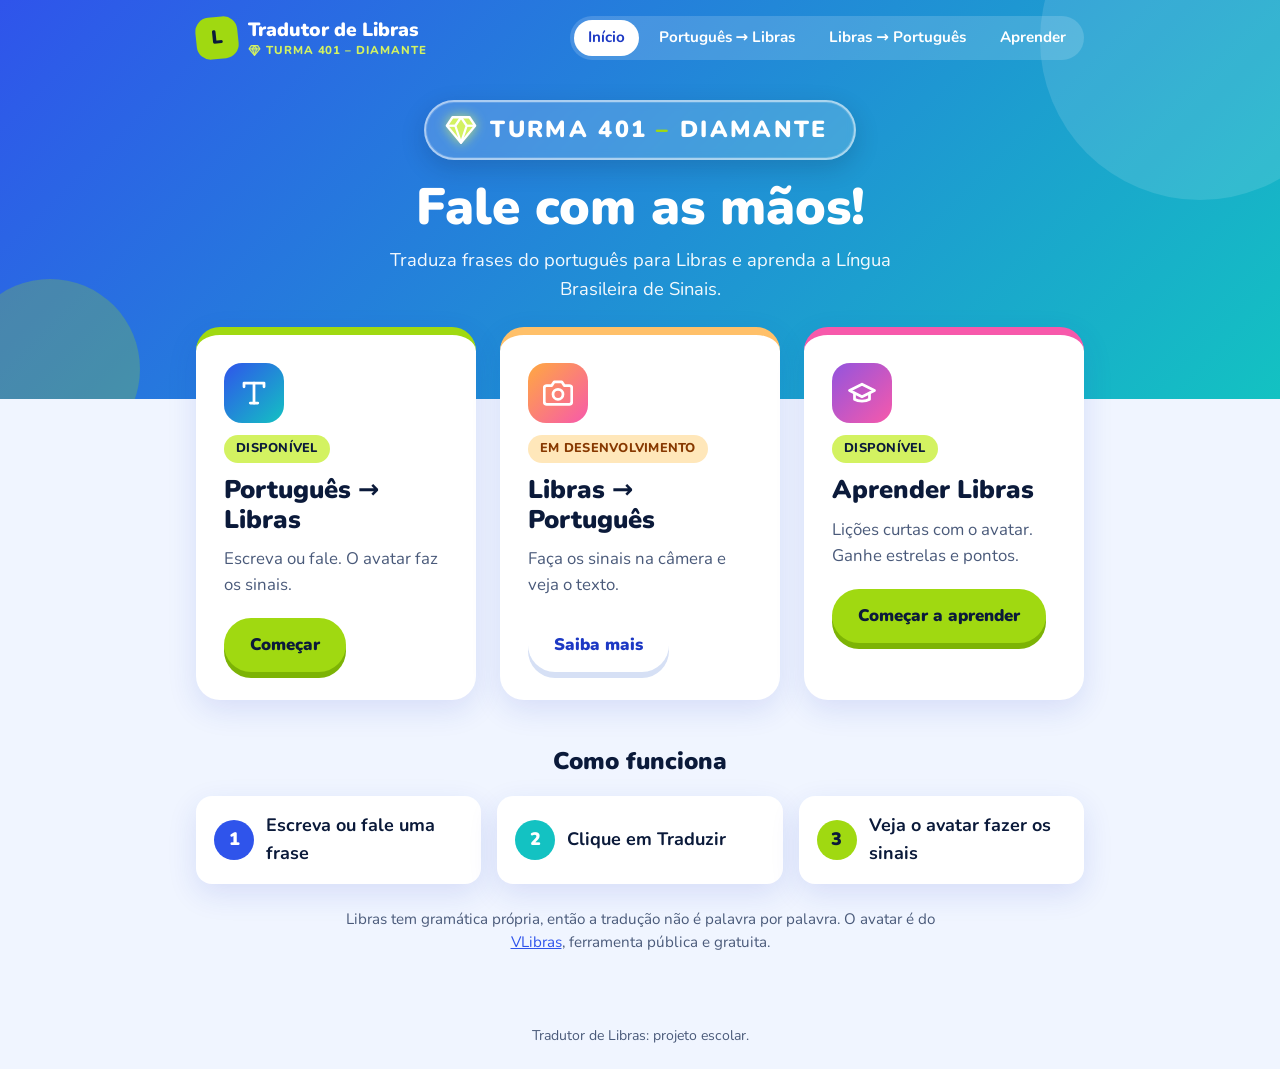
==== commit 4cd75305: "turma 401" ====
--- a/html/index.html
+++ b/html/index.html
@@ -38,6 +38,11 @@
     </div>
 
     <div class="container topo__titulo">
+      <!-- Selo da turma: deixa claro para os alunos que o site é da sala deles -->
+      <p class="selo-turma">
+        <svg class="selo-turma__diamante" viewBox="0 0 24 24" aria-hidden="true"><path d="M6 3h12l4 6-10 12L2 9z"/><path d="M2 9h20"/><path d="M12 21 8 9l4-6 4 6z"/></svg>
+        <span>Turma 401 <span class="selo-turma__separador" aria-hidden="true">–</span> Diamante</span>
+      </p>
       <h1>Fale com as mãos!</h1>
       <p>Traduza frases do português para Libras e aprenda a Língua Brasileira de Sinais.</p>
     </div>
--- a/css/paginas/inicio.css
+++ b/css/paginas/inicio.css
@@ -2,6 +2,61 @@
    paginas/inicio.css
    Estilos exclusivos da página inicial (html/index.html).
    ========================================================== */
+
+/* ---------- Selo da turma (acima do título) ---------- */
+.topo__titulo .selo-turma {
+  display: inline-flex;
+  align-items: center;
+  gap: 12px;
+  max-width: none;
+  margin: 0 auto 18px;
+  padding: 10px 26px 10px 18px;
+  border: 2px solid rgba(255, 255, 255, 0.55);
+  border-radius: var(--raio-pilula);
+  background: rgba(255, 255, 255, 0.16);
+  box-shadow: 0 8px 24px rgba(11, 26, 58, 0.18), inset 0 0 0 1px rgba(255, 255, 255, 0.15);
+  color: #fff;
+  font-size: clamp(1.05rem, 3.6vw, 1.45rem);
+  font-weight: 900;
+  letter-spacing: 0.1em;
+  text-transform: uppercase;
+  opacity: 1;
+  backdrop-filter: blur(4px);
+}
+
+.selo-turma__separador {
+  color: var(--limao);
+}
+
+.selo-turma__diamante {
+  width: 34px;
+  height: 34px;
+  flex-shrink: 0;
+  fill: var(--limao-claro);
+  stroke: #fff;
+  stroke-width: 1.6;
+  stroke-linejoin: round;
+  filter: drop-shadow(0 0 6px rgba(211, 242, 97, 0.8));
+  animation: brilhar 2.6s ease-in-out infinite;
+}
+
+@keyframes brilhar {
+  0%, 100% { transform: rotate(-8deg) scale(1); }
+  50% { transform: rotate(8deg) scale(1.12); }
+}
+
+@media (max-width: 560px) {
+  .topo__titulo .selo-turma {
+    gap: 8px;
+    padding: 8px 18px 8px 12px;
+    letter-spacing: 0.06em;
+  }
+
+  .selo-turma__diamante {
+    width: 26px;
+    height: 26px;
+  }
+}
 
 /* ---------- Cartões dos dois caminhos ---------- */
 .caminhos {
